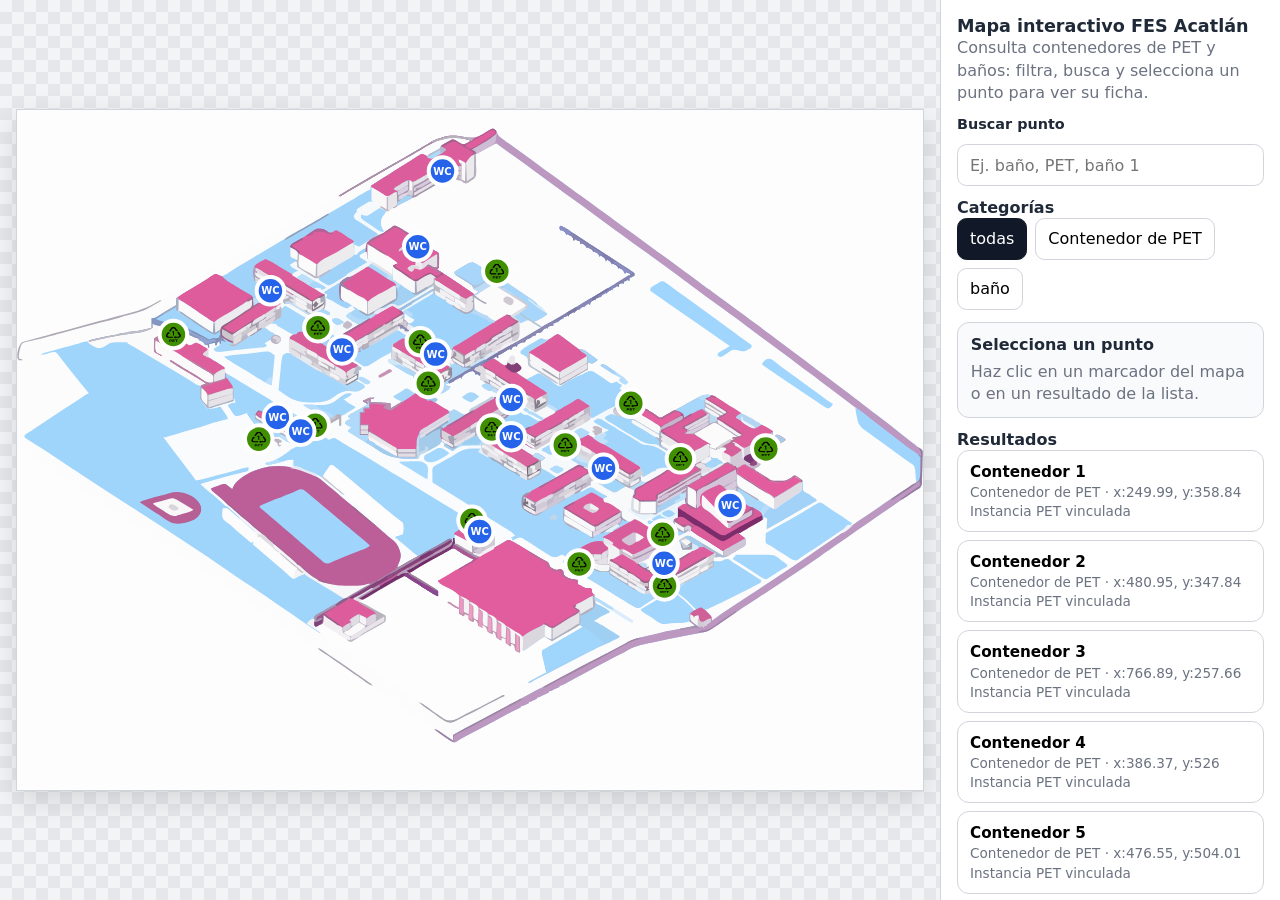
==== index.html @ 3dc6e81c "Agrega enlaces a simulador PET por contenedor" ====
<!doctype html>
<html lang="es">
<head>
  <meta charset="utf-8">
  <meta name="viewport" content="width=device-width, initial-scale=1">
  <title>Mapa interactivo FES Acatlán - MVP</title>
  <style>
    :root {
      --panel: #ffffff;
      --ink: #1f2937;
      --muted: #6b7280;
      --line: #d1d5db;
      --surface: #f3f4f6;
      --accent: #111827;
      --marker-pet: #3f8f00;
      --marker-bathroom: #2563eb;
      --marker-active: #fbbf24;
    }

    * {
      box-sizing: border-box;
    }

    body {
      margin: 0;
      min-height: 100vh;
      font-family: system-ui, -apple-system, BlinkMacSystemFont, "Segoe UI", sans-serif;
      color: var(--ink);
      background: var(--surface);
    }

    .skip-link {
      position: absolute;
      top: .75rem;
      left: .75rem;
      z-index: 10;
      transform: translateY(-150%);
      border-radius: .5rem;
      padding: .65rem .85rem;
      background: var(--accent);
      color: white;
      text-decoration: none;
    }

    .skip-link:focus {
      transform: translateY(0);
    }

    .app-shell {
      display: grid;
      grid-template-columns: minmax(0, 1fr) 340px;
      min-height: 100vh;
    }

    .map-stage {
      position: relative;
      display: grid;
      place-items: center;
      overflow: auto;
      padding: 1rem;
      background:
        linear-gradient(45deg, #e5e7eb 25%, transparent 25%),
        linear-gradient(-45deg, #e5e7eb 25%, transparent 25%),
        linear-gradient(45deg, transparent 75%, #e5e7eb 75%),
        linear-gradient(-45deg, transparent 75%, #e5e7eb 75%);
      background-size: 24px 24px;
      background-position: 0 0, 0 12px, 12px -12px, -12px 0;
    }

    .map-stage svg {
      width: min(100%, 1180px);
      height: auto;
      max-height: calc(100vh - 2rem);
      background: white;
      border: 1px solid var(--line);
      box-shadow: 0 10px 28px rgba(0,0,0,.12);
      touch-action: manipulation;
    }

    .control-panel {
      display: flex;
      flex-direction: column;
      gap: .75rem;
      padding: 1rem;
      background: var(--panel);
      border-left: 1px solid var(--line);
      overflow: auto;
      max-height: 100vh;
    }

    h1 {
      margin: 0;
      font-size: 1.1rem;
      line-height: 1.2;
    }

    p {
      margin: 0;
      color: var(--muted);
      line-height: 1.4;
    }

    label {
      display: grid;
      gap: .35rem;
      font-size: .9rem;
      font-weight: 650;
    }

    input, select, button, .link-button {
      font: inherit;
      border: 1px solid var(--line);
      border-radius: .6rem;
      padding: .65rem .75rem;
      background: white;
    }

    button, .link-button {
      cursor: pointer;
    }

    .link-button {
      display: inline-flex;
      align-items: center;
      justify-content: center;
      color: var(--ink);
      font-weight: 700;
      text-decoration: none;
    }

    .link-button:hover,
    .link-button:focus-visible {
      outline: 2px solid #111827;
      outline-offset: 1px;
    }

    button[data-active="true"] {
      background: var(--accent);
      color: white;
      border-color: var(--accent);
    }

    .filter-list {
      display: flex;
      flex-wrap: wrap;
      gap: .5rem;
    }

    .result-list {
      display: grid;
      gap: .5rem;
    }

    .result-card {
      display: grid;
      gap: .2rem;
      border: 1px solid var(--line);
      border-radius: .75rem;
      padding: .75rem;
      background: #fff;
      cursor: pointer;
    }

    .result-card:hover,
    .result-card:focus-visible,
    .result-card[data-active="true"] {
      outline: 2px solid #111827;
      outline-offset: 1px;
    }

    h2 {
      margin: 0;
      font-size: 1rem;
      line-height: 1.25;
    }

    .result-card {
      text-align: left;
    }

    .result-card strong {
      font-size: .95rem;
    }

    .result-card span {
      color: var(--muted);
      font-size: .85rem;
    }

    .info-card {
      display: grid;
      gap: .35rem;
      border: 1px solid var(--line);
      border-radius: .75rem;
      padding: .8rem;
      background: #f9fafb;
      min-height: 6rem;
    }

    .marker {
      cursor: pointer;
    }

    .marker circle {
      fill: var(--marker-pet);
      stroke: white;
      stroke-width: 4;
      vector-effect: non-scaling-stroke;
    }

    .marker text {
      font: 800 16px system-ui, sans-serif;
      fill: white;
      text-anchor: middle;
      dominant-baseline: central;
      pointer-events: none;
    }

    .marker--bathroom circle {
      fill: var(--marker-bathroom);
    }

    .marker:focus-visible circle {
      stroke: var(--accent);
      stroke-width: 7;
    }

    .marker[data-active="true"] circle {
      stroke: var(--marker-active);
      stroke-width: 7;
    }

    .marker image {
      pointer-events: none;
    }

    .marker[data-hidden="true"] {
      display: none;
    }

    @media (max-width: 840px) {
      .app-shell {
        grid-template-columns: 1fr;
        grid-template-rows: 58vh auto;
      }

      .map-stage {
        padding: .5rem;
      }

      .map-stage svg {
        width: 100%;
        max-height: 56vh;
      }

      .control-panel {
        max-height: none;
        border-left: 0;
        border-top: 1px solid var(--line);
      }
    }
  </style>
</head>
<body>
  <a class="skip-link" href="#contenido">Saltar al mapa</a>

  <div class="app-shell">
    <main id="contenido" class="map-stage" aria-label="Mapa interactivo" tabindex="-1"></main>

    <aside class="control-panel" aria-labelledby="map-title">
      <header>
        <h1 id="map-title">Mapa interactivo FES Acatlán</h1>
        <p>Consulta contenedores de PET y baños: filtra, busca y selecciona un punto para ver su ficha.</p>
      </header>

      <label for="search">
        Buscar punto
      </label>
      <input id="search" type="search" placeholder="Ej. baño, PET, baño 1" autocomplete="off">

      <section aria-labelledby="filters-title">
        <h2 id="filters-title">Categorías</h2>
        <div class="filter-list" id="filters"></div>
      </section>

      <section class="info-card" id="info" aria-live="polite">
        <h2>Selecciona un punto</h2>
        <p>Haz clic en un marcador del mapa o en un resultado de la lista.</p>
      </section>

      <section aria-labelledby="results-title">
        <h2 id="results-title">Resultados</h2>
        <div class="result-list" id="results"></div>
      </section>
    </aside>
  </div>

  <script>
    const SVG_FILE = "mapa_vectorizado.svg";
    const POINT_FILES = ["puntos.json", "bano.json"];
    const PET_SIMULATOR_FILE = "reciclaje_pet_fase1.html";

    const stage = document.querySelector("#contenido");
    const search = document.querySelector("#search");
    const filters = document.querySelector("#filters");
    const results = document.querySelector("#results");
    const info = document.querySelector("#info");

    let svg;
    let markerLayer;
    let points = [];
    let activeCategory = "todas";
    let activePointId = null;

    start().catch(error => {
      stage.textContent = "No se pudo cargar el mapa. Sirve esta carpeta con un servidor local, por ejemplo: python3 -m http.server";
      console.error(error);
    });

    async function start() {
      const [svgText, ...loadedPointGroups] = await Promise.all([
        fetch(SVG_FILE).then(readTextResponse),
        ...POINT_FILES.map(file => fetch(file).then(readJSONResponse))
      ]);

      points = normalizePoints(loadedPointGroups.flat());

      const doc = new DOMParser().parseFromString(svgText, "image/svg+xml");
      svg = doc.documentElement;

      ensureViewBox(svg);
      svg.setAttribute("role", "img");
      svg.setAttribute("aria-label", "Mapa simplificado de FES Acatlán");
      svg.removeAttribute("width");
      svg.removeAttribute("height");

      markerLayer = document.createElementNS("http://www.w3.org/2000/svg", "g");
      markerLayer.setAttribute("id", "poi-markers");
      markerLayer.setAttribute("aria-label", "Puntos de interés del mapa");
      svg.appendChild(markerLayer);

      stage.replaceChildren(svg);

      renderFilters();
      renderMarkers();
      renderResults();

      search.addEventListener("input", () => {
        renderMarkers();
        renderResults();
      });
    }

    function readTextResponse(response) {
      if (!response.ok) throw new Error(`No se pudo cargar ${response.url}`);
      return response.text();
    }

    function readJSONResponse(response) {
      if (!response.ok) throw new Error(`No se pudo cargar ${response.url}`);
      return response.json();
    }

    function normalizePoints(rawPoints) {
      return rawPoints.map((point, index) => {
        const normalized = {
          id: String(point.id || `punto-${index + 1}`),
          nombre: String(point.nombre || point.name || `Punto ${index + 1}`),
          categoria: String(point.categoria || point.type || "sin_clasificar"),
          x: Number(point.x),
          y: Number(point.y),
          descripcion: String(point.descripcion || point.description || ""),
          edificio: point.edificio || point.building || "",
          piso: point.piso || point.floor || "",
          tags: Array.isArray(point.tags) ? point.tags.map(String) : [],
          simulador: point.simulador || point.simulator || ""
        };

        if (isPETContainer(normalized) && !normalized.simulador) {
          normalized.simulador = buildPETSimulatorURL(normalized);
        }

        return normalized;
      }).filter(point => Number.isFinite(point.x) && Number.isFinite(point.y));
    }

    function ensureViewBox(svgElement) {
      if (svgElement.hasAttribute("viewBox")) return;

      const width = parseFloat(svgElement.getAttribute("width"));
      const height = parseFloat(svgElement.getAttribute("height"));

      if (Number.isFinite(width) && Number.isFinite(height)) {
        svgElement.setAttribute("viewBox", `0 0 ${width} ${height}`);
      }
    }

    function renderFilters() {
      const categories = ["todas", ...new Set(points.map(point => point.categoria))];

      filters.replaceChildren(...categories.map(category => {
        const button = document.createElement("button");
        button.type = "button";
        button.textContent = category.replaceAll("_", " ");
        button.dataset.active = String(category === activeCategory);

        button.addEventListener("click", () => {
          activeCategory = category;
          [...filters.children].forEach(child => child.dataset.active = "false");
          button.dataset.active = "true";
          renderMarkers();
          renderResults();
        });

        return button;
      }));
    }

    function renderMarkers() {
      markerLayer.replaceChildren();

      for (const point of points) {
        if (!matches(point)) continue;

        const marker = document.createElementNS("http://www.w3.org/2000/svg", "g");
        marker.classList.add("marker", getMarkerClass(point));
        marker.dataset.id = point.id;
        marker.dataset.active = String(point.id === activePointId);
        marker.setAttribute("transform", `translate(${point.x} ${point.y})`);
        marker.setAttribute("tabindex", "0");
        marker.setAttribute("role", "button");
        marker.setAttribute("aria-label", `${point.nombre}, ${point.categoria.replaceAll("_", " ")}`);

        const circle = document.createElementNS("http://www.w3.org/2000/svg", "circle");
        circle.setAttribute("r", "22");

        marker.append(circle, createMarkerIcon(point));

        marker.addEventListener("click", () => selectPoint(point.id));
        marker.addEventListener("keydown", event => {
          if (event.key === "Enter" || event.key === " ") {
            event.preventDefault();
            selectPoint(point.id);
          }
        });

        markerLayer.appendChild(marker);
      }
    }

    function renderResults() {
      const visible = points.filter(matches);

      results.replaceChildren(...visible.map(point => {
        const card = document.createElement("button");
        card.type = "button";
        card.className = "result-card";
        card.dataset.active = String(point.id === activePointId);
        card.innerHTML = `
          <strong>${escapeHTML(point.nombre)}</strong>
          <span>${escapeHTML(point.categoria.replaceAll("_", " "))} · x:${point.x}, y:${point.y}</span>
          ${point.simulador ? "<span>Instancia PET vinculada</span>" : ""}
        `;
        card.addEventListener("click", () => selectPoint(point.id));
        return card;
      }));
    }

    function selectPoint(id) {
      activePointId = id;
      const point = points.find(candidate => candidate.id === id);
      if (!point) return;

      info.innerHTML = `
        <h2>${escapeHTML(point.nombre)}</h2>
        <p><b>Categoría:</b> ${escapeHTML(point.categoria.replaceAll("_", " "))}</p>
        ${point.edificio ? `<p><b>Edificio:</b> ${escapeHTML(point.edificio)}</p>` : ""}
        ${point.piso ? `<p><b>Piso/zona:</b> ${escapeHTML(point.piso)}</p>` : ""}
        ${point.descripcion ? `<p>${escapeHTML(point.descripcion)}</p>` : "<p>Falta descripción humana del punto.</p>"}
        <p><b>Coordenadas SVG:</b> ${point.x}, ${point.y}</p>
        ${point.simulador ? `<p><a class="link-button" href="${escapeHTML(point.simulador)}">Abrir simulador de este contenedor</a></p>` : ""}
      `;

      renderMarkers();
      renderResults();

      const marker = markerLayer.querySelector(`[data-id="${CSS.escape(id)}"]`);
      marker?.scrollIntoView({ block: "center", inline: "center", behavior: "smooth" });
    }

    function getMarkerClass(point) {
      return isBathroom(point) ? "marker--bathroom" : "marker--pet";
    }

    function createMarkerIcon(point) {
      if (!isBathroom(point)) {
        const icon = document.createElementNS("http://www.w3.org/2000/svg", "image");
        icon.setAttribute("href", "pet_icon.svg");
        icon.setAttributeNS("http://www.w3.org/1999/xlink", "xlink:href", "pet_icon.svg");
        icon.setAttribute("x", "-12");
        icon.setAttribute("y", "-12");
        icon.setAttribute("width", "24");
        icon.setAttribute("height", "24");
        return icon;
      }

      const label = document.createElementNS("http://www.w3.org/2000/svg", "text");
      label.textContent = "WC";
      return label;
    }

    function isBathroom(point) {
      return normalizeSearchText(point.categoria).includes("bano");
    }

    function isPETContainer(point) {
      const haystack = normalizeSearchText(`${point.id} ${point.nombre} ${point.categoria}`);
      return haystack.includes("pet") || haystack.includes("contenedor");
    }

    function buildPETSimulatorURL(point) {
      const params = new URLSearchParams({
        contenedor: point.id,
        nombre: point.nombre
      });
      return `${PET_SIMULATOR_FILE}?${params.toString()}`;
    }

    function matches(point) {
      const q = normalizeSearchText(search.value.trim());

      const byCategory = activeCategory === "todas" || point.categoria === activeCategory;
      if (!byCategory) return false;

      if (!q) return true;

      const haystack = [
        point.id,
        point.nombre,
        point.categoria,
        point.descripcion,
        point.edificio,
        point.piso,
        point.simulador,
        ...point.tags
      ].join(" ");

      return normalizeSearchText(haystack).includes(q);
    }

    function normalizeSearchText(value) {
      return String(value)
        .toLowerCase()
        .normalize("NFD")
        .replace(/[\u0300-\u036f]/g, "");
    }

    function escapeHTML(value) {
      return String(value).replace(/[&<>"']/g, char => ({
        "&": "&amp;",
        "<": "&lt;",
        ">": "&gt;",
        '"': "&quot;",
        "'": "&#39;"
      }[char]));
    }
  </script>
</body>
</html>
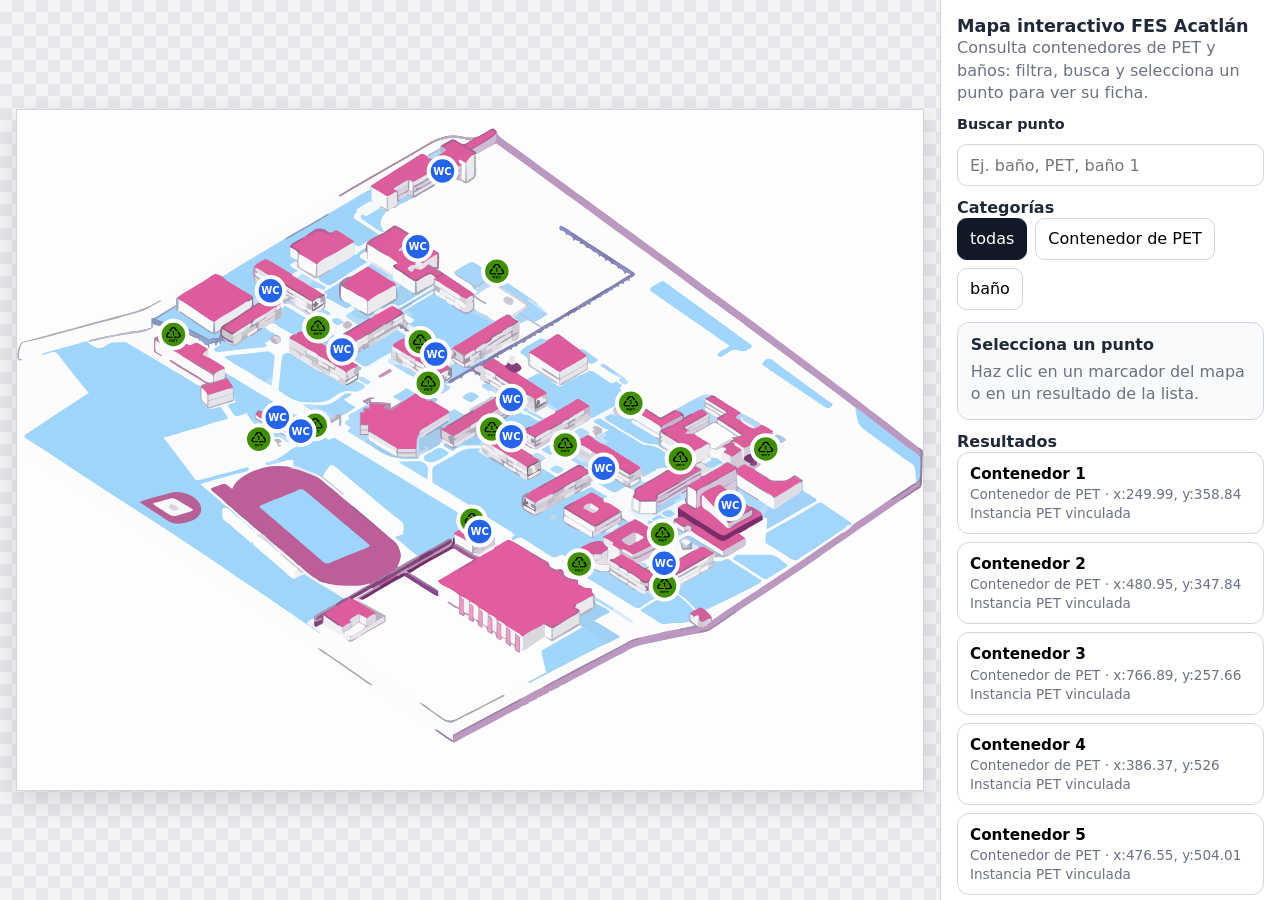
==== commit 451ae193: "Evita contracción vertical del panel de detalles" ====
--- a/index.html
+++ b/index.html
@@ -88,6 +88,10 @@
       max-height: 100vh;
     }
 
+    .control-panel > * {
+      flex-shrink: 0;
+    }
+
     h1 {
       margin: 0;
       font-size: 1.1rem;
@@ -195,6 +199,19 @@
       padding: .8rem;
       background: #f9fafb;
       min-height: 6rem;
+      min-width: 0;
+      width: 100%;
+    }
+
+    .info-card .link-button {
+      width: 100%;
+      max-width: 100%;
+      min-width: 0;
+      align-self: stretch;
+      white-space: normal;
+      overflow-wrap: anywhere;
+      text-align: center;
+      line-height: 1.3;
     }
 
     .marker {
@@ -478,7 +495,7 @@
         ${point.piso ? `<p><b>Piso/zona:</b> ${escapeHTML(point.piso)}</p>` : ""}
         ${point.descripcion ? `<p>${escapeHTML(point.descripcion)}</p>` : "<p>Falta descripción humana del punto.</p>"}
         <p><b>Coordenadas SVG:</b> ${point.x}, ${point.y}</p>
-        ${point.simulador ? `<p><a class="link-button" href="${escapeHTML(point.simulador)}">Abrir simulador de este contenedor</a></p>` : ""}
+        ${point.simulador ? `<a class="link-button" href="${escapeHTML(point.simulador)}">Abrir simulador de este contenedor</a>` : ""}
       `;
 
       renderMarkers();
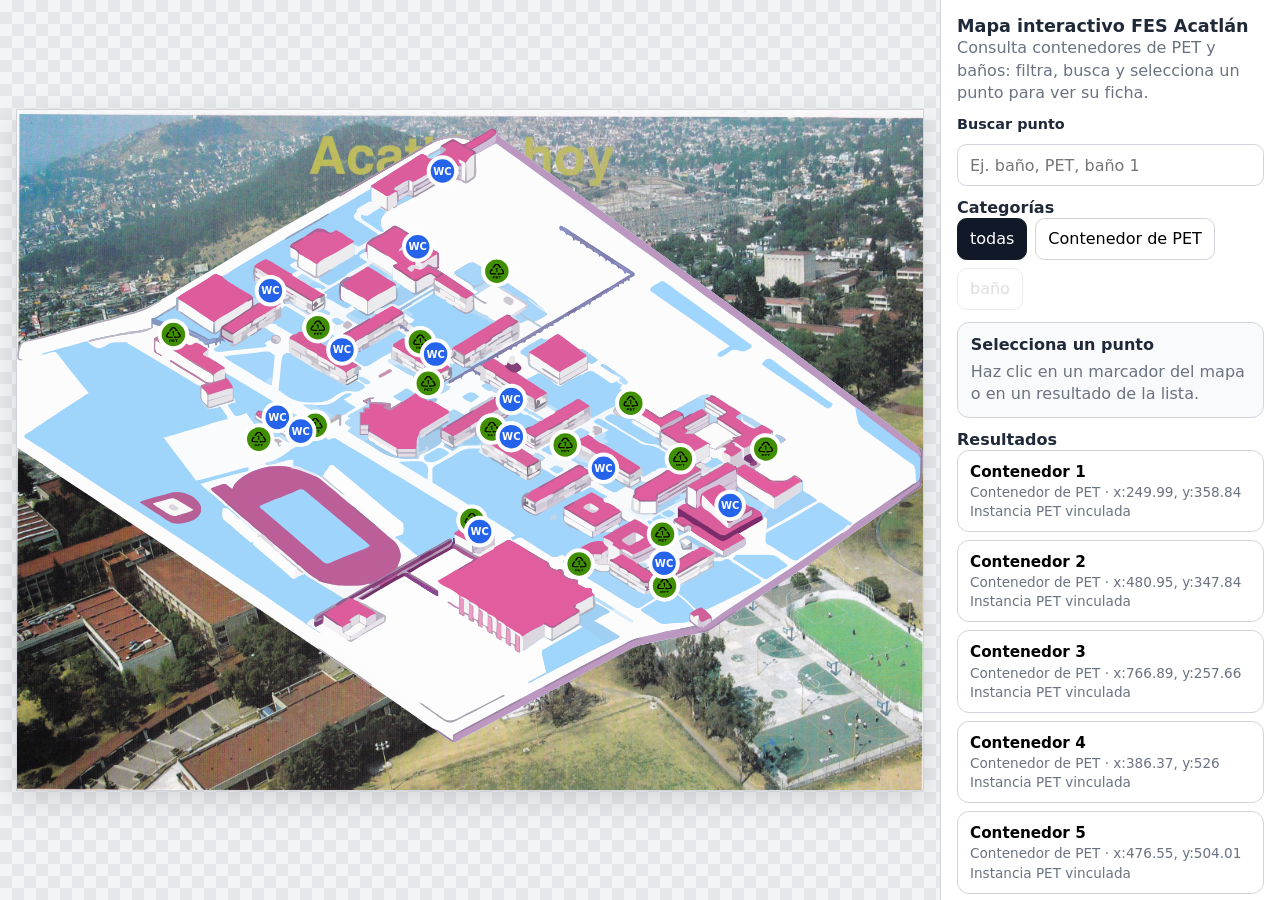
==== commit ee451c6e: "Integra simulador PET Poisson y fondo de Acatlán" ====
--- a/index.html
+++ b/index.html
@@ -71,7 +71,7 @@
       width: min(100%, 1180px);
       height: auto;
       max-height: calc(100vh - 2rem);
-      background: white;
+      background: #fdfdfd url("acatlan.png") center / 100% 100% no-repeat;
       border: 1px solid var(--line);
       box-shadow: 0 10px 28px rgba(0,0,0,.12);
       touch-action: manipulation;
@@ -88,10 +88,6 @@
       max-height: 100vh;
     }
 
-    .control-panel > * {
-      flex-shrink: 0;
-    }
-
     h1 {
       margin: 0;
       font-size: 1.1rem;
@@ -148,6 +144,11 @@
       display: flex;
       flex-wrap: wrap;
       gap: .5rem;
+    }
+
+    .filter-list button:disabled {
+      opacity: .45;
+      cursor: not-allowed;
     }
 
     .result-list {
@@ -199,19 +200,6 @@
       padding: .8rem;
       background: #f9fafb;
       min-height: 6rem;
-      min-width: 0;
-      width: 100%;
-    }
-
-    .info-card .link-button {
-      width: 100%;
-      max-width: 100%;
-      min-width: 0;
-      align-self: stretch;
-      white-space: normal;
-      overflow-wrap: anywhere;
-      text-align: center;
-      line-height: 1.3;
     }
 
     .marker {
@@ -297,7 +285,13 @@
 
       <section aria-labelledby="filters-title">
         <h2 id="filters-title">Categorías</h2>
-        <div class="filter-list" id="filters"></div>
+        <div class="filter-list" id="filters">
+          <!-- Categorías futuras; se conservan desactivadas y fuera de la interfaz.
+          <button type="button" disabled>Bebedero</button>
+          <button type="button" disabled>Tapitas</button>
+          <button type="button" disabled>Pilas</button>
+          -->
+        </div>
       </section>
 
       <section class="info-card" id="info" aria-live="polite">
@@ -346,8 +340,9 @@
       svg = doc.documentElement;
 
       ensureViewBox(svg);
+      mostrarFondoAcatlan(svg);
       svg.setAttribute("role", "img");
-      svg.setAttribute("aria-label", "Mapa simplificado de FES Acatlán");
+      svg.setAttribute("aria-label", "Mapa vectorial de FES Acatlán sobre la imagen del campus");
       svg.removeAttribute("width");
       svg.removeAttribute("height");
 
@@ -412,6 +407,11 @@
       }
     }
 
+    function mostrarFondoAcatlan(svgElement) {
+      const fondoVectorial = svgElement.querySelector(":scope > path");
+      if (fondoVectorial) fondoVectorial.setAttribute("fill-opacity", "0");
+    }
+
     function renderFilters() {
       const categories = ["todas", ...new Set(points.map(point => point.categoria))];
 
@@ -420,8 +420,13 @@
         button.type = "button";
         button.textContent = category.replaceAll("_", " ");
         button.dataset.active = String(category === activeCategory);
+        const desactivado = normalizeSearchText(category).includes("bano");
+        button.disabled = desactivado;
+        button.setAttribute("aria-disabled", String(desactivado));
+        if (desactivado) button.title = "Categoría temporalmente desactivada";
 
         button.addEventListener("click", () => {
+          if (desactivado) return;
           activeCategory = category;
           [...filters.children].forEach(child => child.dataset.active = "false");
           button.dataset.active = "true";
@@ -495,7 +500,7 @@
         ${point.piso ? `<p><b>Piso/zona:</b> ${escapeHTML(point.piso)}</p>` : ""}
         ${point.descripcion ? `<p>${escapeHTML(point.descripcion)}</p>` : "<p>Falta descripción humana del punto.</p>"}
         <p><b>Coordenadas SVG:</b> ${point.x}, ${point.y}</p>
-        ${point.simulador ? `<a class="link-button" href="${escapeHTML(point.simulador)}">Abrir simulador de este contenedor</a>` : ""}
+        ${point.simulador ? `<p><a class="link-button" href="${escapeHTML(point.simulador)}">Abrir simulador de este contenedor</a></p>` : ""}
       `;
 
       renderMarkers();
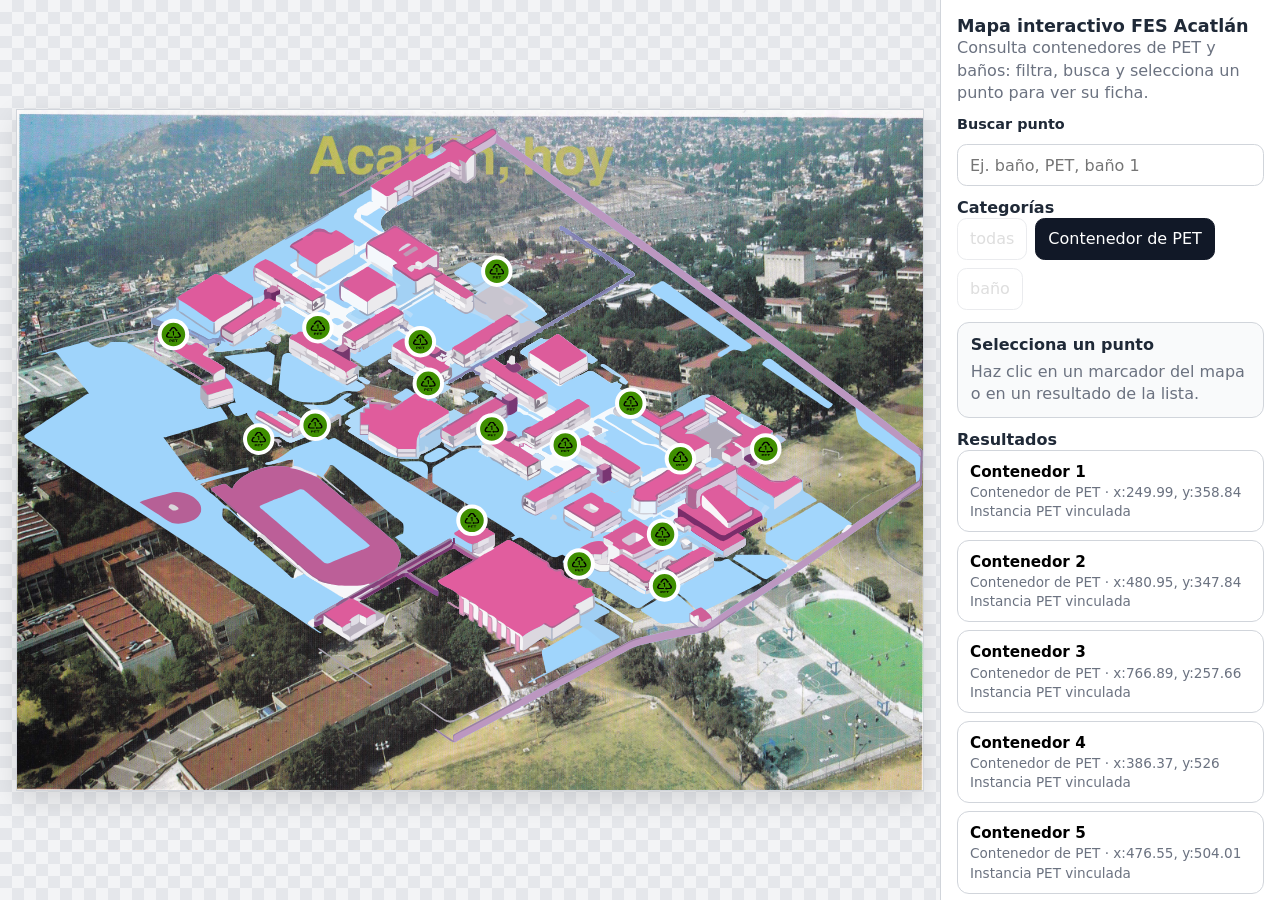
==== commit 28420fc2: "Hace transparente el blanco y desactiva Todas" ====
--- a/index.html
+++ b/index.html
@@ -71,7 +71,7 @@
       width: min(100%, 1180px);
       height: auto;
       max-height: calc(100vh - 2rem);
-      background: #fdfdfd url("acatlan.png") center / 100% 100% no-repeat;
+      background: transparent url("acatlan.png") center / 100% 100% no-repeat;
       border: 1px solid var(--line);
       box-shadow: 0 10px 28px rgba(0,0,0,.12);
       touch-action: manipulation;
@@ -320,7 +320,7 @@
     let svg;
     let markerLayer;
     let points = [];
-    let activeCategory = "todas";
+    let activeCategory = null;
     let activePointId = null;
 
     start().catch(error => {
@@ -335,6 +335,7 @@
       ]);
 
       points = normalizePoints(loadedPointGroups.flat());
+      activeCategory = getInitialCategory();
 
       const doc = new DOMParser().parseFromString(svgText, "image/svg+xml");
       svg = doc.documentElement;
@@ -408,8 +409,32 @@
     }
 
     function mostrarFondoAcatlan(svgElement) {
-      const fondoVectorial = svgElement.querySelector(":scope > path");
-      if (fondoVectorial) fondoVectorial.setAttribute("fill-opacity", "0");
+      svgElement.querySelectorAll("[fill]").forEach(element => {
+        if (esBlanco(element.getAttribute("fill"))) {
+          element.setAttribute("fill-opacity", "0");
+        }
+      });
+    }
+
+    function esBlanco(color) {
+      const match = String(color).trim().match(/^#([0-9a-f]{6})$/i);
+      if (!match) return false;
+
+      const channels = match[1].match(/.{2}/g).map(value => parseInt(value, 16));
+      return channels.every(channel => channel >= 248);
+    }
+
+    function getInitialCategory() {
+      return points
+        .map(point => point.categoria)
+        .find(category => !isCategoryDisabled(category)) || null;
+    }
+
+    function isCategoryDisabled(category) {
+      const normalizedCategory = normalizeSearchText(category);
+      return normalizedCategory === "todas"
+        || normalizedCategory === "todos"
+        || normalizedCategory.includes("bano");
     }
 
     function renderFilters() {
@@ -419,8 +444,8 @@
         const button = document.createElement("button");
         button.type = "button";
         button.textContent = category.replaceAll("_", " ");
-        button.dataset.active = String(category === activeCategory);
-        const desactivado = normalizeSearchText(category).includes("bano");
+        const desactivado = isCategoryDisabled(category);
+        button.dataset.active = String(!desactivado && category === activeCategory);
         button.disabled = desactivado;
         button.setAttribute("aria-disabled", String(desactivado));
         if (desactivado) button.title = "Categoría temporalmente desactivada";
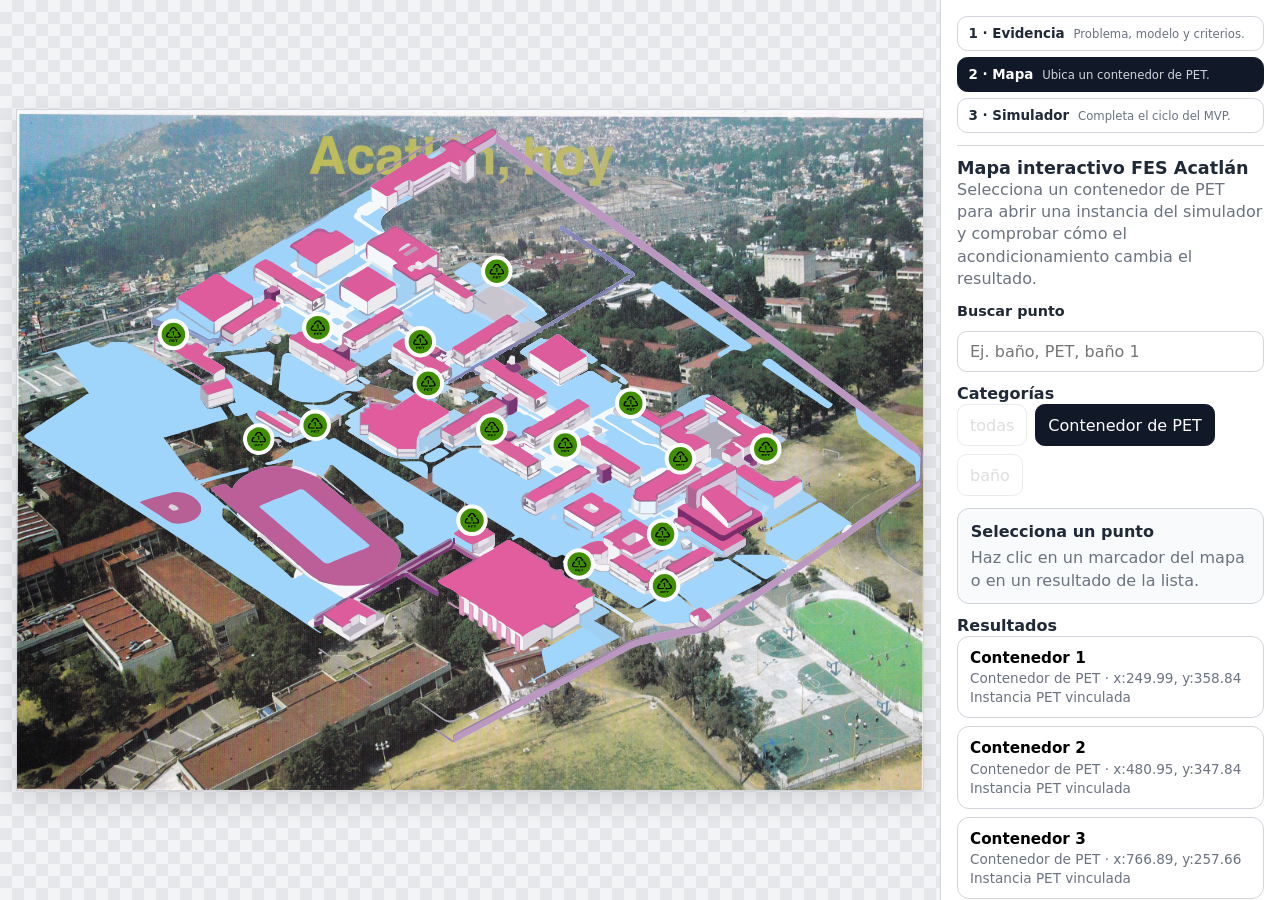
==== commit 2c4b08ae: "Integra presentación y validación de fase 3" ====
--- a/index.html
+++ b/index.html
@@ -3,7 +3,7 @@
 <head>
   <meta charset="utf-8">
   <meta name="viewport" content="width=device-width, initial-scale=1">
-  <title>Mapa interactivo FES Acatlán - MVP</title>
+  <title>2 · Mapa de contenedores PET | FES Acatlán</title>
   <style>
     :root {
       --panel: #ffffff;
@@ -88,6 +88,42 @@
       max-height: 100vh;
     }
 
+    .project-nav {
+      display: grid;
+      gap: .4rem;
+      padding-bottom: .75rem;
+      border-bottom: 1px solid var(--line);
+    }
+
+    .project-nav a {
+      display: grid;
+      grid-template-columns: auto 1fr;
+      gap: .15rem .55rem;
+      align-items: baseline;
+      border: 1px solid var(--line);
+      border-radius: .65rem;
+      padding: .55rem .65rem;
+      color: var(--ink);
+      background: white;
+      text-decoration: none;
+    }
+
+    .project-nav a:hover,
+    .project-nav a:focus-visible {
+      outline: 2px solid var(--accent);
+      outline-offset: 1px;
+    }
+
+    .project-nav a[aria-current="page"] {
+      border-color: var(--accent);
+      color: white;
+      background: var(--accent);
+    }
+
+    .project-nav strong { font-size: .84rem; }
+    .project-nav span { color: var(--muted); font-size: .73rem; }
+    .project-nav a[aria-current="page"] span { color: #d1d5db; }
+
     h1 {
       margin: 0;
       font-size: 1.1rem;
@@ -273,9 +309,14 @@
     <main id="contenido" class="map-stage" aria-label="Mapa interactivo" tabindex="-1"></main>
 
     <aside class="control-panel" aria-labelledby="map-title">
+      <nav class="project-nav" aria-label="Recorrido integrado del proyecto">
+        <a href="presentacion.html"><strong>1 · Evidencia</strong><span>Problema, modelo y criterios.</span></a>
+        <a href="index.html" aria-current="page"><strong>2 · Mapa</strong><span>Ubica un contenedor de PET.</span></a>
+        <a href="reciclaje_pet_fase1.html"><strong>3 · Simulador</strong><span>Completa el ciclo del MVP.</span></a>
+      </nav>
       <header>
         <h1 id="map-title">Mapa interactivo FES Acatlán</h1>
-        <p>Consulta contenedores de PET y baños: filtra, busca y selecciona un punto para ver su ficha.</p>
+        <p>Selecciona un contenedor de PET para abrir una instancia del simulador y comprobar cómo el acondicionamiento cambia el resultado.</p>
       </header>
 
       <label for="search">
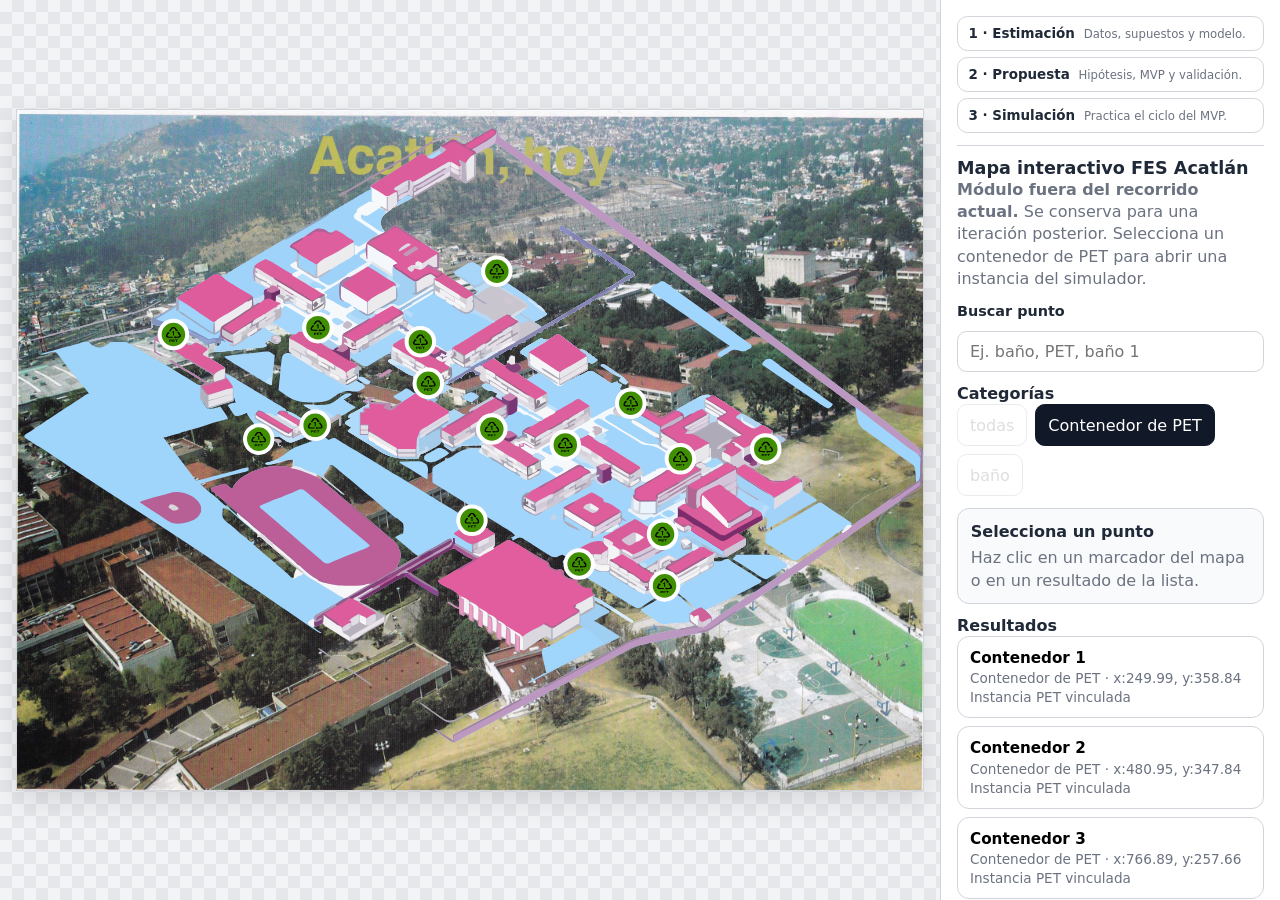
==== commit f4d12d0b: "Reordena recorrido y agrega onboarding multidisciplinario" ====
--- a/index.html
+++ b/index.html
@@ -1,9 +1,9 @@
-<!doctype html>
+<!DOCTYPE html>
 <html lang="es">
 <head>
   <meta charset="utf-8">
   <meta name="viewport" content="width=device-width, initial-scale=1">
-  <title>2 · Mapa de contenedores PET | FES Acatlán</title>
+  <title>Mapa de contenedores PET | Módulo fuera del recorrido</title>
   <style>
     :root {
       --panel: #ffffff;
@@ -310,13 +310,13 @@
 
     <aside class="control-panel" aria-labelledby="map-title">
       <nav class="project-nav" aria-label="Recorrido integrado del proyecto">
-        <a href="presentacion.html"><strong>1 · Evidencia</strong><span>Problema, modelo y criterios.</span></a>
-        <a href="index.html" aria-current="page"><strong>2 · Mapa</strong><span>Ubica un contenedor de PET.</span></a>
-        <a href="reciclaje_pet_fase1.html"><strong>3 · Simulador</strong><span>Completa el ciclo del MVP.</span></a>
+        <a href="presentacion.html#estimacion"><strong>1 · Estimación</strong><span>Datos, supuestos y modelo.</span></a>
+        <a href="presentacion.html#propuesta"><strong>2 · Propuesta</strong><span>Hipótesis, MVP y validación.</span></a>
+        <a href="reciclaje_pet_fase1.html"><strong>3 · Simulación</strong><span>Practica el ciclo del MVP.</span></a>
       </nav>
       <header>
         <h1 id="map-title">Mapa interactivo FES Acatlán</h1>
-        <p>Selecciona un contenedor de PET para abrir una instancia del simulador y comprobar cómo el acondicionamiento cambia el resultado.</p>
+        <p><strong>Módulo fuera del recorrido actual.</strong> Se conserva para una iteración posterior. Selecciona un contenedor de PET para abrir una instancia del simulador.</p>
       </header>
 
       <label for="search">
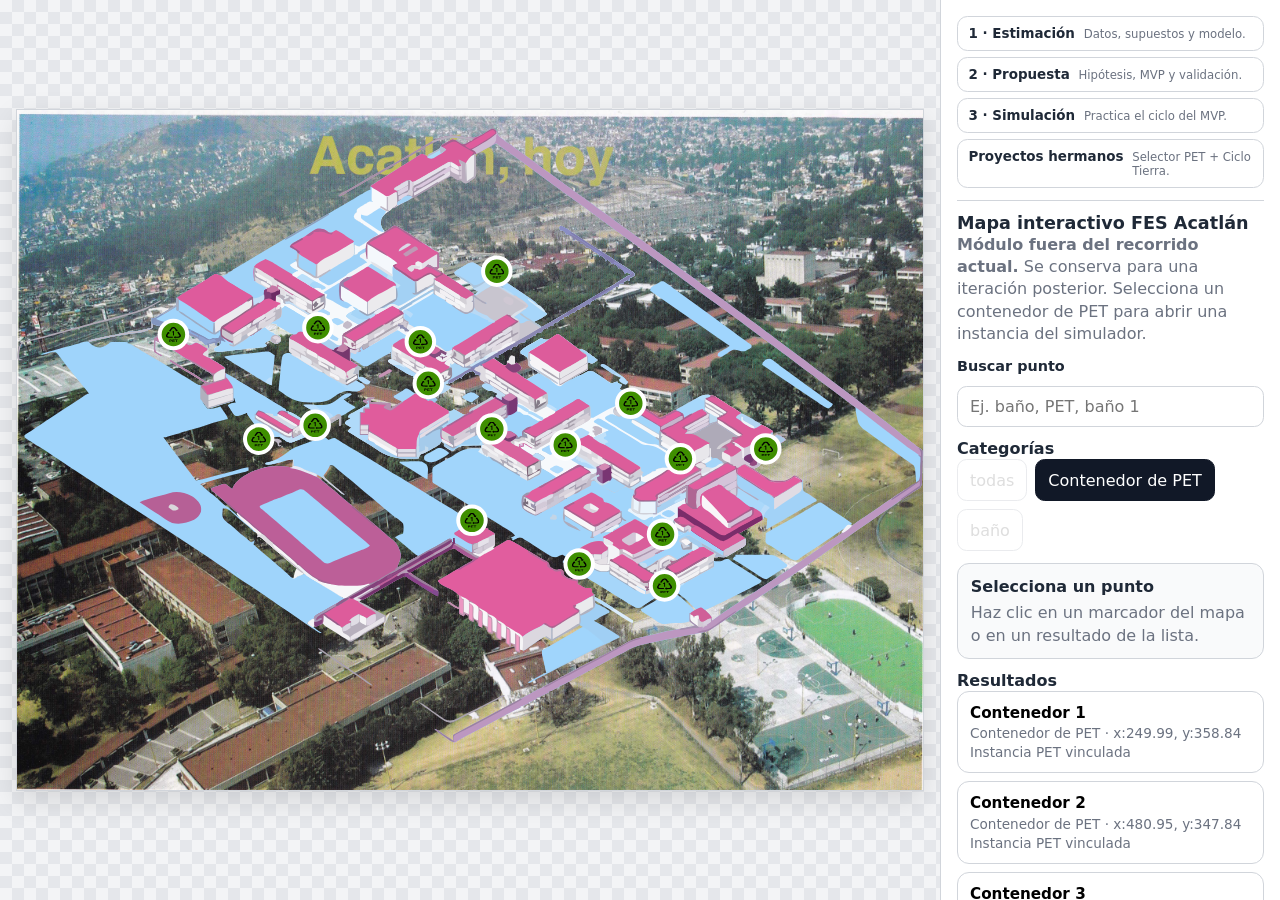
==== commit 22191c18: "Integra Ciclo Tierra como proyecto hermano" ====
--- a/index.html
+++ b/index.html
@@ -313,6 +313,7 @@
         <a href="presentacion.html#estimacion"><strong>1 · Estimación</strong><span>Datos, supuestos y modelo.</span></a>
         <a href="presentacion.html#propuesta"><strong>2 · Propuesta</strong><span>Hipótesis, MVP y validación.</span></a>
         <a href="reciclaje_pet_fase1.html"><strong>3 · Simulación</strong><span>Practica el ciclo del MVP.</span></a>
+        <a href="proyectos.html"><strong>Proyectos hermanos</strong><span>Selector PET + Ciclo Tierra.</span></a>
       </nav>
       <header>
         <h1 id="map-title">Mapa interactivo FES Acatlán</h1>
